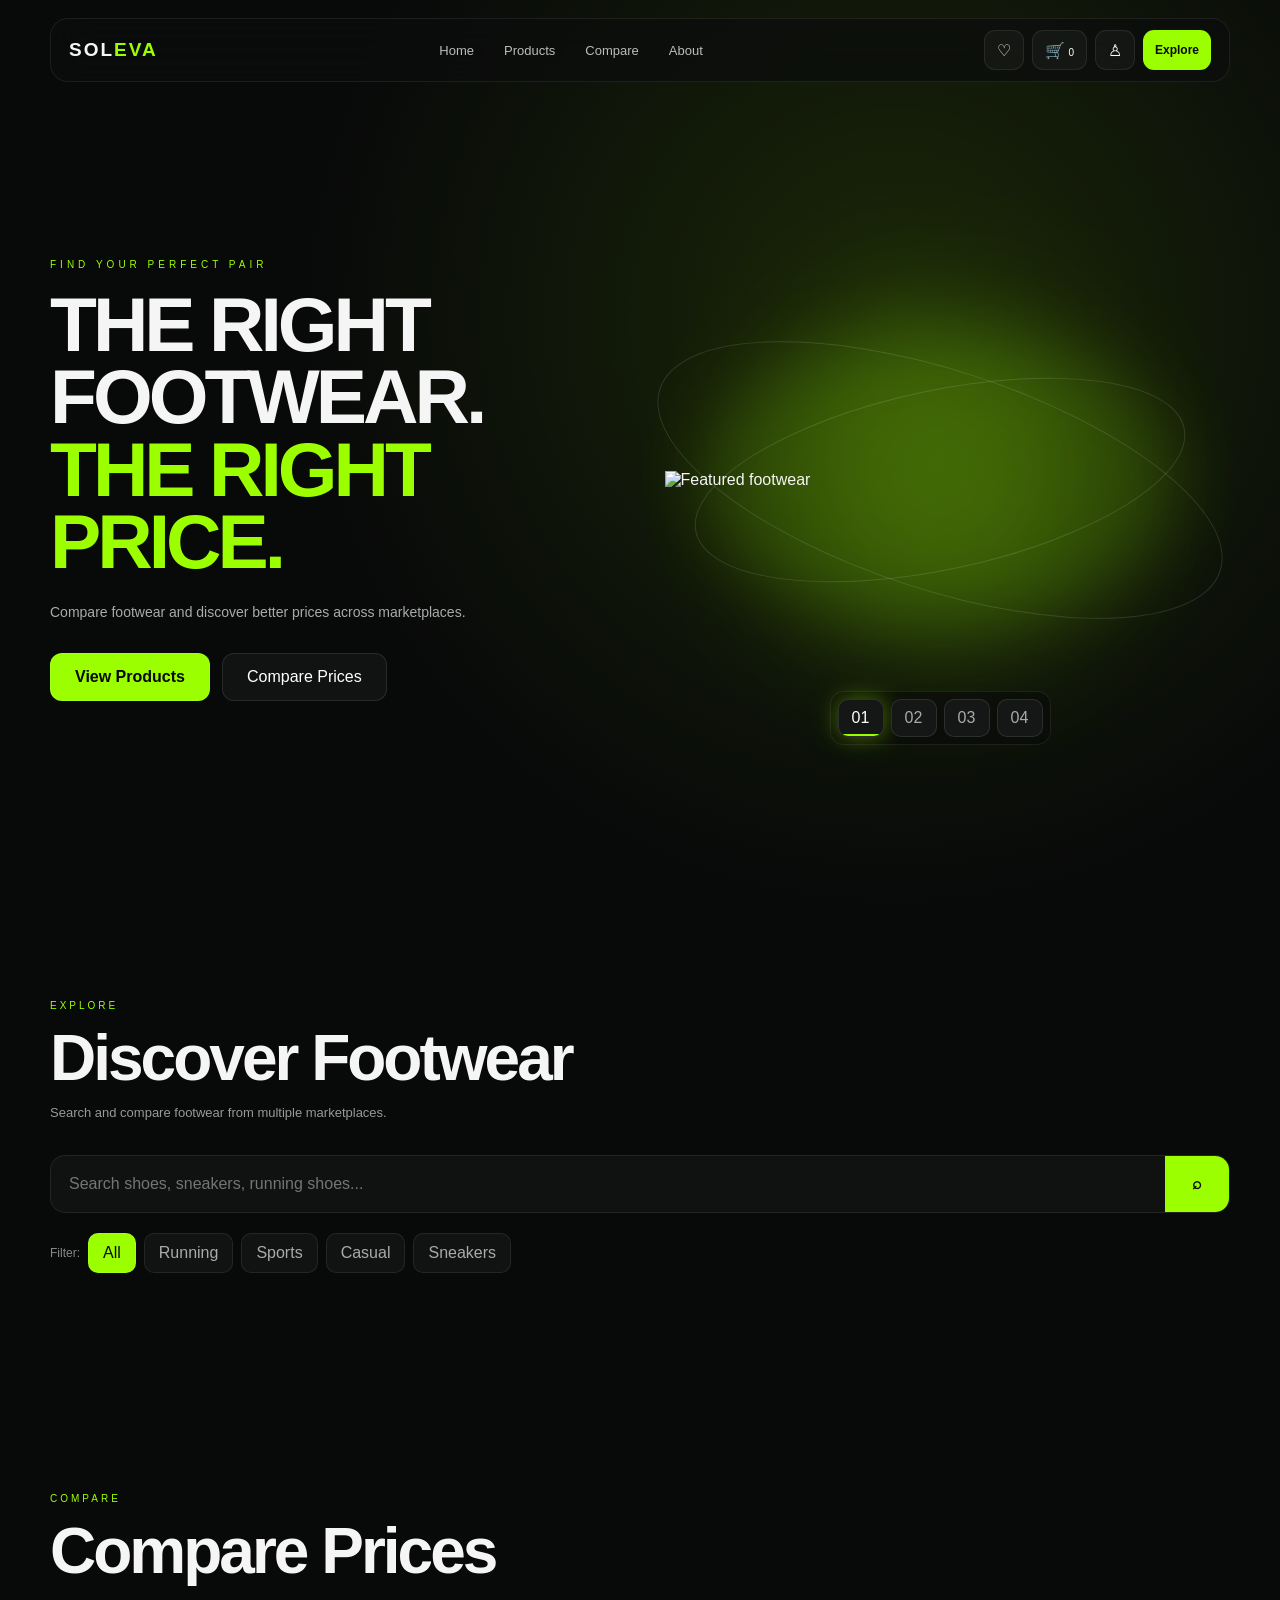
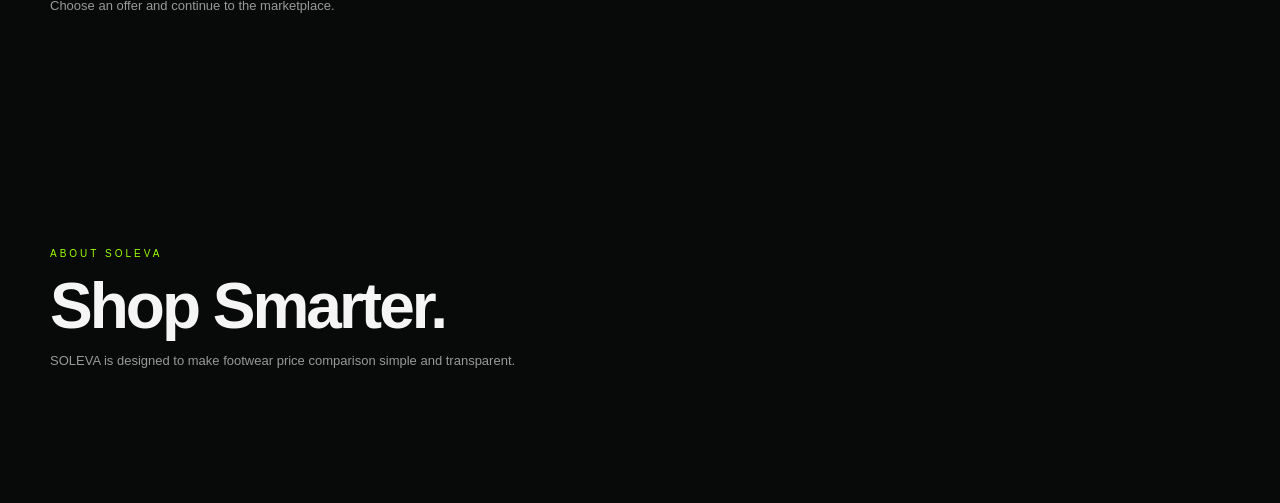
==== index.html @ a5709f17 "Add files via upload" ====
<!DOCTYPE html>
<html lang="en">
<head>
    <meta charset="UTF-8">
    <meta name="viewport" content="width=device-width, initial-scale=1.0">
    <title>SOLEVA — Footwear Price Comparison</title>
    <link rel="stylesheet" href="style.css">
</head>
<body>

<header class="navbar">
    <a href="#home" class="logo">SOL<span>EVA</span></a>

    <nav class="nav-links">
        <a href="#home">Home</a>
        <a href="#products">Products</a>
        <a href="#compare">Compare</a>
        <a href="#about">About</a>
    </nav>

    <div class="nav-actions">
        <button class="nav-icon-btn" id="wishlist-btn" type="button" aria-label="Wishlist">♡</button>
        <button class="nav-icon-btn" id="cart-btn" type="button" aria-label="Cart">🛒<span class="cart-count">0</span></button>
        <button class="nav-icon-btn" id="account-btn" type="button" aria-label="Account">♙</button>
        <button class="nav-button" type="button" data-scroll="products">Explore</button>
    </div>
</header>

<main>
<section class="hero" id="home">
    <div class="hero-content">
        <p class="hero-tag">FIND YOUR PERFECT PAIR</p>
        <h1>THE RIGHT<br>FOOTWEAR.<br><span>THE RIGHT PRICE.</span></h1>
        <p class="hero-description">Compare footwear and discover better prices across marketplaces.</p>
        <div class="hero-buttons">
            <button class="primary-button" data-scroll="products">View Products</button>
            <button class="secondary-button" data-scroll="compare">Compare Prices</button>
        </div>
    </div>

    <div class="shoe-container">
        <div class="premium-orb"></div>
        <div class="shoe-glow"></div>
        <div class="orbit orbit-one"></div>
        <div class="orbit orbit-two"></div>

        <img id="shoe-image" src="../Assets/images/shoe.png" alt="Featured footwear">

        <div class="shoe-selector">
            <button class="shoe-select active" data-index="0">01</button>
            <button class="shoe-select" data-index="1">02</button>
            <button class="shoe-select" data-index="2">03</button>
            <button class="shoe-select" data-index="3">04</button>
        </div>
    </div>
</section>

<section class="products-section" id="products">
    <div class="section-heading">
        <p>EXPLORE</p>
        <h2>Discover Footwear</h2>
        <div class="section-subtitle">Search and compare footwear from multiple marketplaces.</div>
    </div>

    <div class="search-box">
        <input id="product-search" type="search" placeholder="Search shoes, sneakers, running shoes...">
        <button id="search-button" type="button">⌕</button>
    </div>

    <div class="product-controls">
        <span class="control-label">Filter:</span>
        <button class="filter-btn active" data-category="all">All</button>
        <button class="filter-btn" data-category="running">Running</button>
        <button class="filter-btn" data-category="sports">Sports</button>
        <button class="filter-btn" data-category="casual">Casual</button>
        <button class="filter-btn" data-category="sneakers">Sneakers</button>
    </div>

    <div class="products-grid" id="products-grid"></div>
</section>

<section class="compare-section" id="compare">
    <div class="section-heading">
        <p>COMPARE</p>
        <h2>Compare Prices</h2>
        <div class="section-subtitle">Choose an offer and continue to the marketplace.</div>
    </div>
</section>

<section class="about-section" id="about">
    <div class="section-heading">
        <p>ABOUT SOLEVA</p>
        <h2>Shop Smarter.</h2>
        <div class="section-subtitle">SOLEVA is designed to make footwear price comparison simple and transparent.</div>
    </div>
</section>
</main>

<div class="auth-overlay" id="auth-overlay" aria-hidden="true">
    <div class="auth-modal">
        <button class="auth-close" id="auth-close" type="button">×</button>

        <div class="auth-signin-view" id="auth-signin-view">
            <div class="auth-logo">SOL<span>EVA</span></div>
            <h2>Welcome back</h2>
            <p>Sign in to your SOLEVA account.</p>
            <form id="sign-in-form">
                <input id="signin-email" type="email" placeholder="Email" required>
                <div class="password-wrap">
                    <input id="signin-password" type="password" placeholder="Password" required>
                    <button id="password-toggle" type="button">Show</button>
                </div>
                <button class="auth-submit" type="submit">Sign In</button>
            </form>
            <button class="google-btn" type="button">Continue with Google</button>
            <button class="create-account-btn" id="create-account-btn" type="button">Create Account</button>
        </div>

        <div class="auth-signup-view" id="auth-signup-view">
            <div class="auth-logo">SOL<span>EVA</span></div>
            <h2>Create account</h2>
            <p>Join SOLEVA and keep your footwear picks together.</p>
            <form id="sign-up-form">
                <input id="signup-name" type="text" placeholder="Full name" required>
                <input id="signup-email" type="email" placeholder="Email" required>
                <input id="signup-password" type="password" placeholder="Password" required>
                <input id="signup-confirm-password" type="password" placeholder="Confirm password" required>
                <button class="auth-submit" type="submit">Create Account</button>
            </form>
            <button class="back-signin" id="back-to-signin" type="button">← Back to Sign In</button>
        </div>
    </div>
</div>

<script src="script.js"></script>
</body>
</html>
---- style.css ----
/* =========================================
   SOLEVA — BASE
   ========================================= */
:root{
    --theme-accent:#9cff00;
    --theme-glow:rgba(156,255,0,.35);
    --theme-glow-soft:rgba(156,255,0,.12);
    --bg:#080909;
    --panel:#111313;
    --text:#f5f5f5;
    --muted:#9a9a9a;
}
*{box-sizing:border-box;margin:0;padding:0}
html{scroll-behavior:smooth}
body{
    background:radial-gradient(circle at 70% 15%,var(--theme-glow-soft),transparent 30%),var(--bg);
    color:var(--text);
    font-family:Arial,Helvetica,sans-serif;
    min-height:100vh;
}
button,input{font:inherit}
button{cursor:pointer}
a{color:inherit;text-decoration:none}

/* NAVBAR */
.navbar{
    position:fixed;z-index:100;top:18px;left:50%;transform:translateX(-50%);
    width:min(1180px,94%);height:64px;padding:0 18px;border:1px solid rgba(255,255,255,.08);
    border-radius:18px;background:rgba(12,13,13,.72);backdrop-filter:blur(18px);
    display:flex;align-items:center;justify-content:space-between;
}
.logo{font-weight:800;letter-spacing:2px;font-size:19px}
.logo span,.auth-logo span{color:var(--theme-accent)}
.nav-links{display:flex;gap:30px;color:#bcbcbc;font-size:13px}
.nav-links a:hover{color:#fff}
.nav-actions{display:flex;align-items:center;gap:8px}
.nav-icon-btn,.nav-button{
    border:1px solid rgba(255,255,255,.08);background:rgba(255,255,255,.035);color:#fff;
    border-radius:11px;min-width:40px;height:40px;padding:0 12px;
}
.nav-button{background:var(--theme-accent);color:#080909;border:none;font-weight:700;font-size:12px}
.nav-icon-btn:hover{color:var(--theme-accent)}
.cart-count{font-size:10px;margin-left:3px}

/* HERO */
.hero{
    min-height:100vh;display:grid;grid-template-columns:1fr 1fr;align-items:center;
    gap:20px;max-width:1250px;margin:auto;padding:130px 35px 70px;
}
.hero-tag{font-size:10px;letter-spacing:4px;color:var(--theme-accent);margin-bottom:18px}
.hero-content h1{font-size:clamp(50px,6vw,82px);line-height:.94;letter-spacing:-4px}
.hero-content h1 span{color:var(--theme-accent)}
.hero-description{max-width:470px;color:#aaa;line-height:1.7;margin-top:24px;font-size:14px}
.hero-buttons{display:flex;gap:12px;margin-top:28px}
.primary-button,.secondary-button{
    min-height:48px;padding:0 24px;border-radius:12px;border:1px solid rgba(255,255,255,.1);
}
.primary-button{background:var(--theme-accent);color:#070707;font-weight:700}
.secondary-button{background:rgba(255,255,255,.04);color:#fff}

/* SHOE */
.shoe-container{min-height:560px;position:relative;display:flex;align-items:center;justify-content:center}
#shoe-image{
    position:relative;z-index:4;width:min(95%,620px);max-height:480px;object-fit:contain;
    cursor:pointer;animation:premiumShoeFloat 4.5s ease-in-out infinite;
    transition:opacity .55s ease,transform .55s ease,filter .55s ease;
}
@keyframes premiumShoeFloat{0%,100%{transform:translateY(0)}50%{transform:translateY(-14px)}}
#shoe-image.shoe-changing{opacity:0;transform:translateY(-6px) scale(.96);filter:blur(4px);animation-play-state:paused}
#shoe-image:hover{transform:translateY(-8px) scale(1.02)}
.premium-orb,.shoe-glow,.orbit{position:absolute;pointer-events:none}
.premium-orb{width:310px;height:310px;border-radius:50%;background:var(--theme-glow);filter:blur(75px);opacity:.65}
.shoe-glow{width:480px;height:300px;border-radius:50%;background:var(--theme-glow);filter:blur(35px);opacity:.45}
.orbit{border:1px solid rgba(255,255,255,.12);border-radius:50%;transform:rotate(-12deg)}
.orbit-one{width:500px;height:180px}
.orbit-two{width:590px;height:220px;transform:rotate(18deg)}
.shoe-selector{position:absolute;z-index:7;bottom:15px;display:flex;gap:7px;padding:7px;border:1px solid rgba(255,255,255,.08);border-radius:14px;background:rgba(10,10,10,.55);backdrop-filter:blur(12px)}
.shoe-select{position:relative;overflow:hidden;width:46px;height:38px;border:1px solid rgba(255,255,255,.1);border-radius:10px;background:#151616;color:#aaa}
.shoe-select.active{color:#fff;box-shadow:0 0 20px var(--theme-glow),0 0 45px var(--theme-glow-soft)}
.shoe-select.active::after{content:"";position:absolute;left:0;bottom:0;height:2px;width:100%;background:var(--theme-accent);transform-origin:left;animation:shoeSelectorProgress 7s linear forwards}
@keyframes shoeSelectorProgress{from{transform:scaleX(0)}to{transform:scaleX(1)}}

/* SECTIONS */
.products-section,.compare-section,.about-section{max-width:1250px;margin:auto;padding:100px 35px}
.section-heading{margin-bottom:35px}
.section-heading p{color:var(--theme-accent);font-size:10px;letter-spacing:3px;margin-bottom:10px}
.section-heading h2{font-size:clamp(40px,5vw,64px);letter-spacing:-3px}
.section-subtitle{color:#999;margin-top:10px;font-size:13px}
.search-box{height:58px;border:1px solid rgba(255,255,255,.08);border-radius:15px;background:#101111;display:flex;overflow:hidden}
.search-box input{flex:1;background:transparent;border:0;outline:0;color:#fff;padding:0 18px}
#search-button{width:64px;border:0;background:var(--theme-accent);color:#070707;font-weight:800}
.product-controls{display:flex;align-items:center;gap:8px;flex-wrap:wrap;margin:20px 0}
.control-label{color:#888;font-size:12px}
.filter-btn{border:1px solid rgba(255,255,255,.08);background:#111313;color:#aaa;border-radius:10px;padding:10px 14px}
.filter-btn.active{background:var(--theme-accent);color:#070707}
.products-grid{display:grid;grid-template-columns:repeat(4,1fr);gap:16px}
.product-card{background:rgba(255,255,255,.035);border:1px solid rgba(255,255,255,.08);border-radius:18px;padding:15px;overflow:hidden}
.product-card img{width:100%;height:190px;object-fit:contain}
.product-card .category{font-size:9px;letter-spacing:2px;color:var(--theme-accent)}
.product-card h3{margin:8px 0 6px}
.product-card p{font-size:12px;color:#999;line-height:1.5}
.product-card .price{margin-top:12px;font-size:18px;font-weight:800}
.view-product{margin-top:12px;width:100%;height:42px;border:0;border-radius:10px;background:#fff;color:#111}

/* AUTH */
.auth-overlay{position:fixed;inset:0;z-index:500;display:grid;place-items:center;background:rgba(0,0,0,.72);backdrop-filter:blur(12px);opacity:0;visibility:hidden;transition:.25s}
.auth-overlay.active{opacity:1;visibility:visible}
.auth-modal{width:min(430px,92%);max-height:90vh;overflow:auto;padding:42px 38px;border:1px solid rgba(255,255,255,.1);border-radius:24px;background:#111313;box-shadow:0 0 60px var(--theme-glow-soft)}
.auth-close{position:absolute;margin-left:315px;margin-top:-25px;background:transparent;border:0;color:#aaa;font-size:28px}
.auth-logo{font-weight:800;letter-spacing:2px;margin-bottom:24px}
.auth-modal h2{font-size:30px;margin-bottom:8px}.auth-modal p{color:#999;font-size:13px;margin-bottom:20px}
.auth-modal form{display:grid;gap:10px}
.auth-modal input{width:100%;height:48px;border-radius:11px;border:1px solid rgba(255,255,255,.08);background:#0b0c0c;color:#fff;padding:0 14px;outline:none}
.password-wrap{position:relative}.password-wrap input{padding-right:60px}.password-wrap button{position:absolute;right:8px;top:8px;height:32px;border:0;background:transparent;color:var(--theme-accent)}
.auth-submit{height:48px;border:0;border-radius:11px;background:var(--theme-accent);font-weight:800}
.google-btn,.create-account-btn,.back-signin{width:100%;height:44px;margin-top:10px;border-radius:11px;background:#171919;color:#fff;border:1px solid rgba(255,255,255,.08)}
.auth-signup-view{display:none}
.auth-modal.signup-mode .auth-signin-view{display:none}
.auth-modal.signup-mode .auth-signup-view{display:block}

/* MOBILE EXPERIENCE V1 */
@media (max-width:850px){
    .nav-links{display:none}
    .hero{grid-template-columns:1fr;text-align:center}
    .hero-description{margin-left:auto;margin-right:auto}
    .hero-buttons{justify-content:center}
    .products-grid{grid-template-columns:repeat(2,1fr)}
}
@media (max-width:600px){
    .navbar{top:10px;width:calc(100% - 20px);height:58px;padding:0 12px;border-radius:16px}
    .logo{font-size:17px;letter-spacing:1.2px}
    .nav-actions{gap:6px}
    .nav-icon-btn{width:38px;height:38px;min-width:38px;padding:0}
    .nav-button{min-height:38px;padding:0 12px;border-radius:10px;font-size:11px}
    .hero{min-height:auto;padding:115px 20px 55px;gap:10px}
    .hero-tag{font-size:9px;letter-spacing:2px;margin-bottom:15px}
    .hero-content h1{font-size:clamp(38px,11vw,48px);line-height:.98;letter-spacing:-2px}
    .hero-description{max-width:330px;margin-top:20px;font-size:13px;line-height:1.65}
    .hero-buttons{width:100%;margin-top:25px;display:flex;flex-direction:column;gap:10px}
    .primary-button,.secondary-button{width:100%;min-height:48px}
    .shoe-container{width:100%;min-height:370px;margin-top:5px}
    #shoe-image{width:94%;max-height:340px}
    .premium-orb{width:220px;height:220px;filter:blur(50px)}
    .shoe-glow{width:320px;height:230px;filter:blur(22px)}
    .orbit-one{width:300px;height:115px}.orbit-two{width:350px;height:135px}
    .shoe-selector{bottom:0;padding:6px;gap:5px}
    .shoe-select{width:40px;height:34px;font-size:11px}
    .products-section,.compare-section,.about-section{padding:75px 18px}
    .section-heading{margin-bottom:30px}
    .section-heading p{font-size:9px;letter-spacing:2.5px}
    .section-heading h2{font-size:clamp(32px,9vw,44px);letter-spacing:-1.5px}
    .section-subtitle{font-size:12px;line-height:1.6}
    .search-box{min-height:56px}
    .search-box input{font-size:12px}
    .product-controls{flex-wrap:wrap;justify-content:flex-start}
    .control-label{width:100%}
    .filter-btn{flex:1;min-width:110px}
    .products-grid{grid-template-columns:1fr}
    .auth-modal{padding:36px 24px}
    .auth-close{margin-left:calc(100% - 20px)}
}
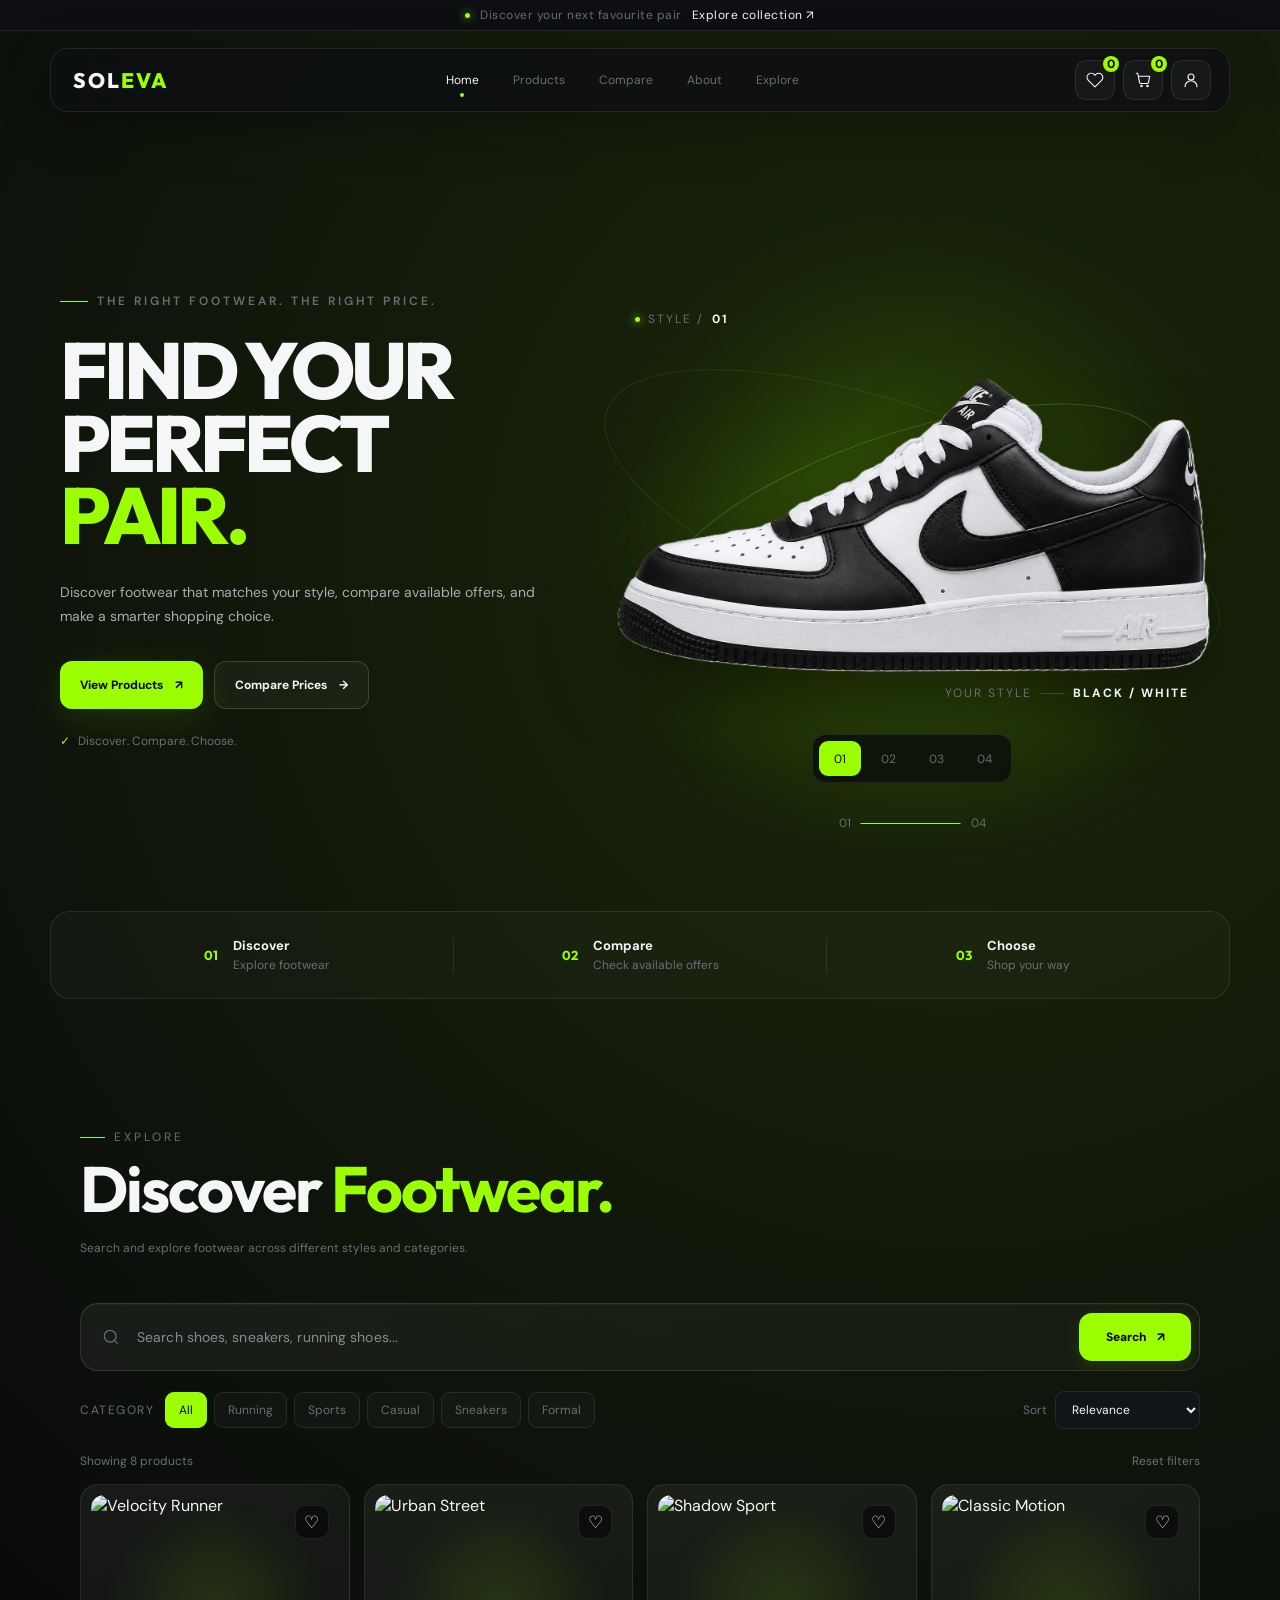
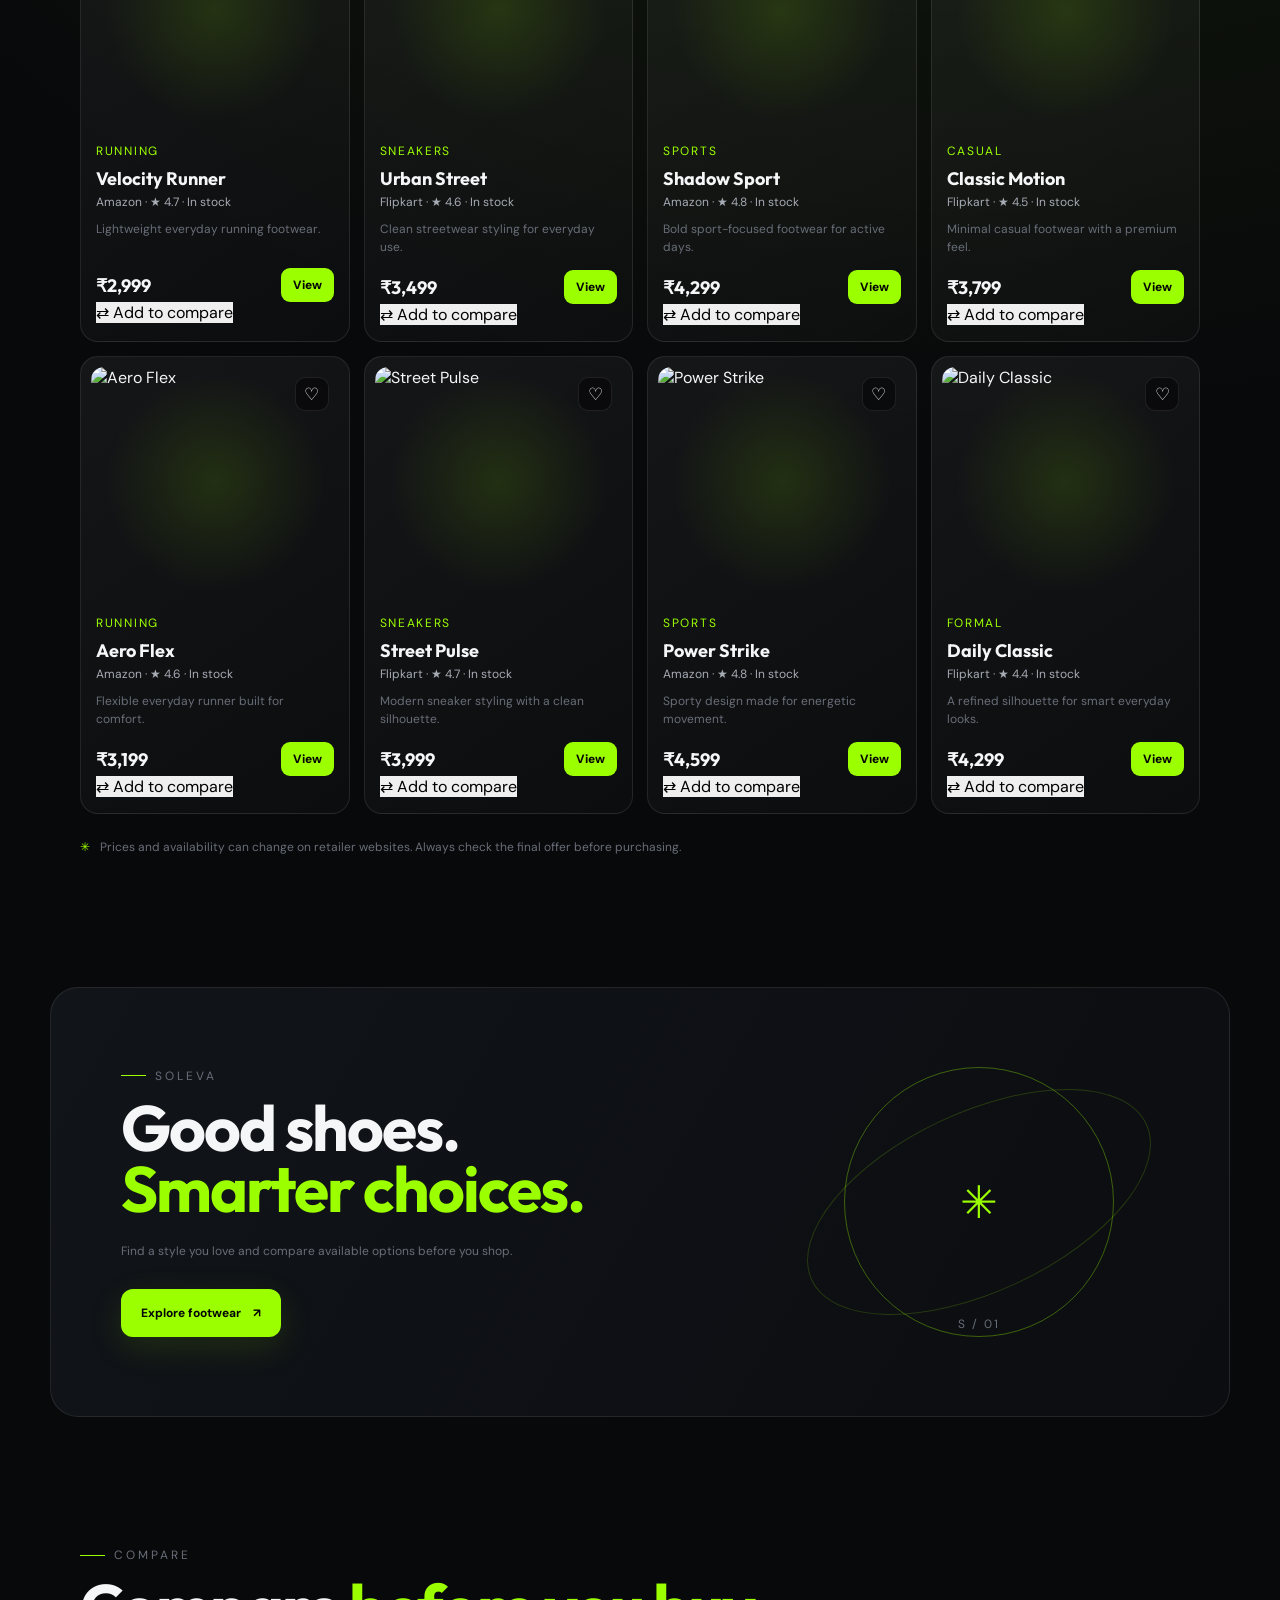
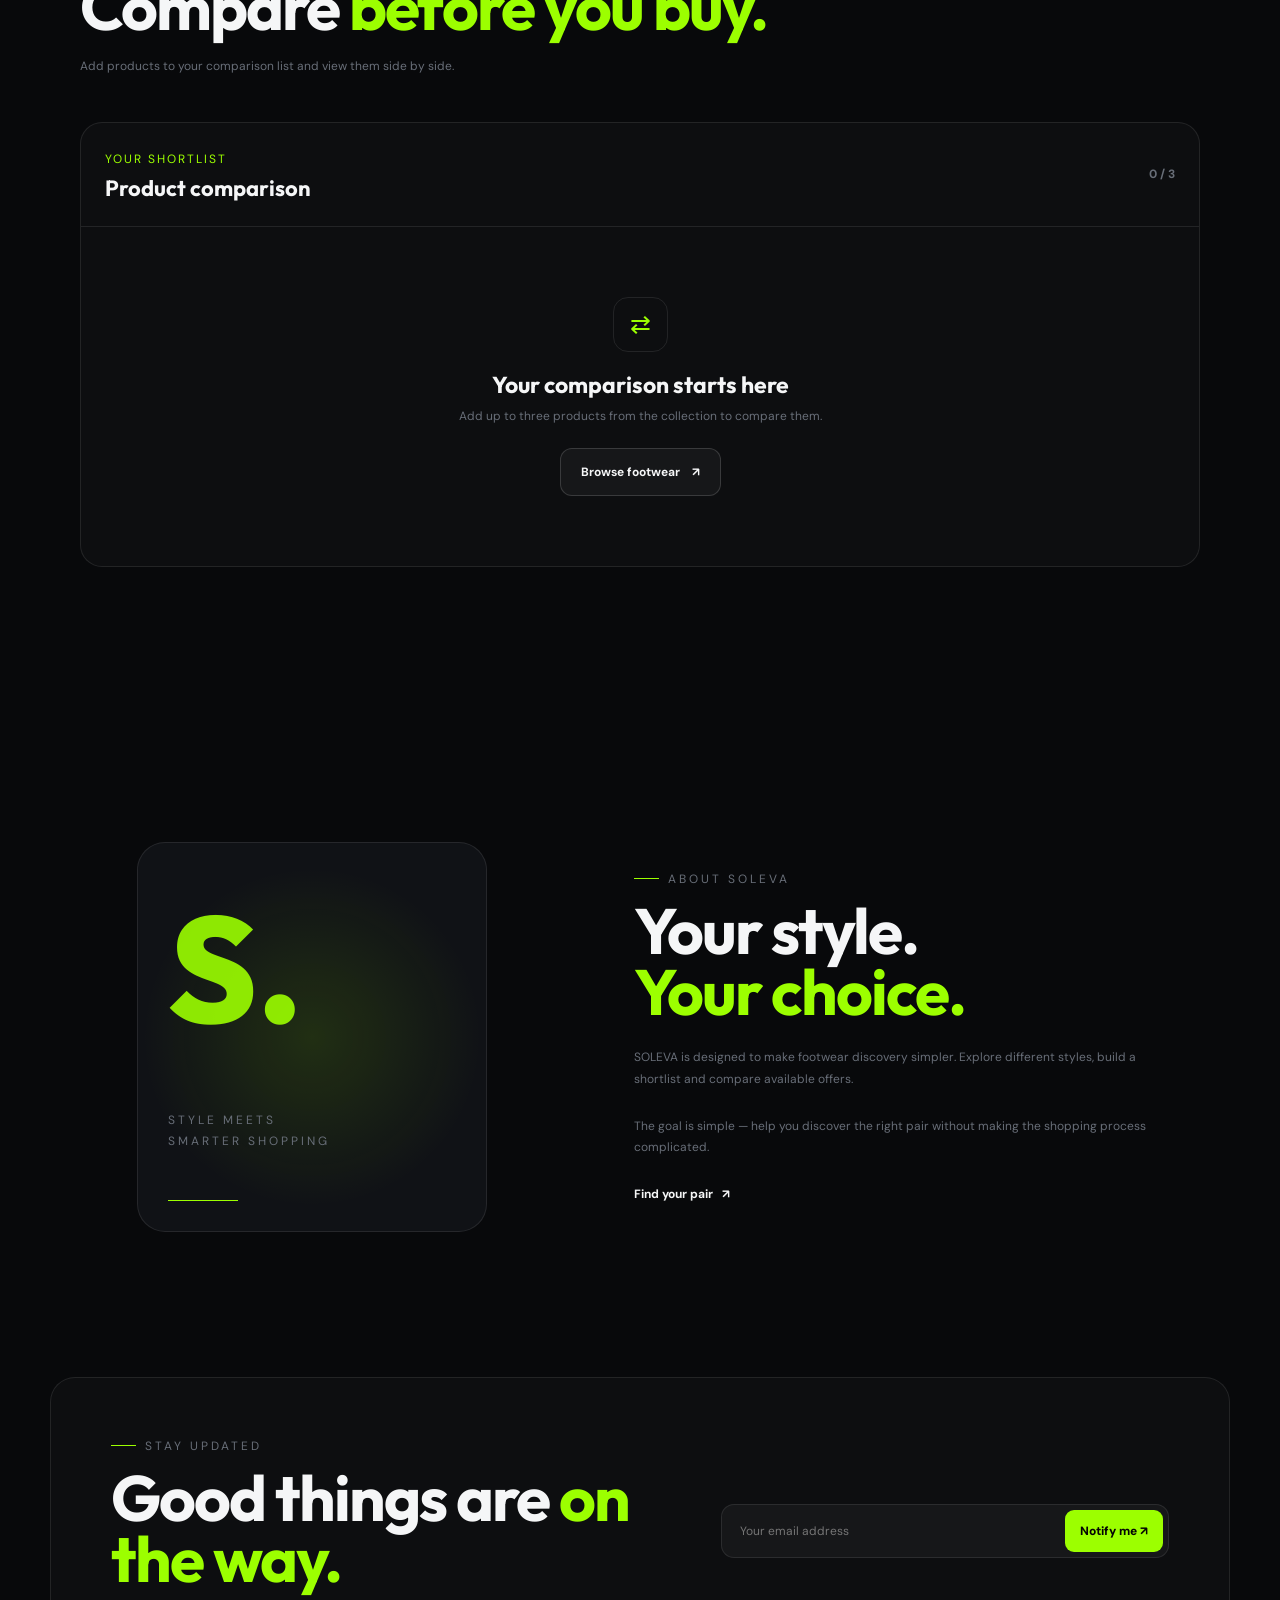
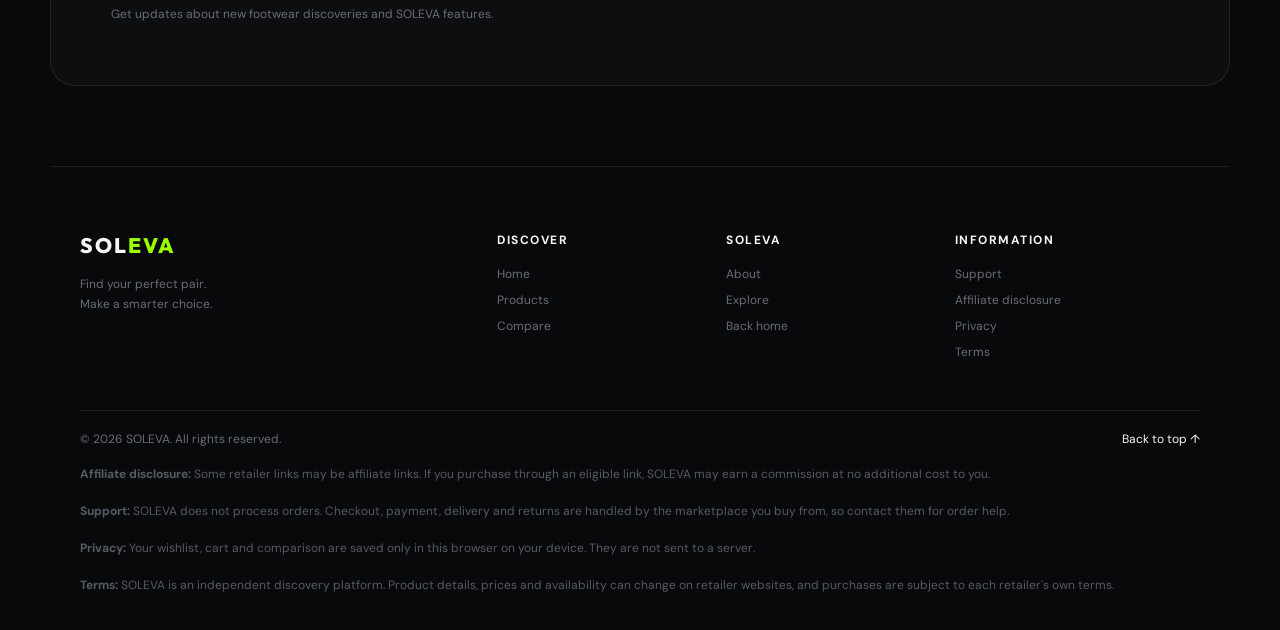
==== commit 4ddb2dd6: "Add root redirect to Frontend site" ====
--- a/index.html
+++ b/index.html
@@ -1,137 +1,14 @@
-<!DOCTYPE html>
+<!doctype html>
 <html lang="en">
 <head>
-    <meta charset="UTF-8">
-    <meta name="viewport" content="width=device-width, initial-scale=1.0">
-    <title>SOLEVA — Footwear Price Comparison</title>
-    <link rel="stylesheet" href="style.css">
+  <meta charset="utf-8">
+  <meta name="viewport" content="width=device-width, initial-scale=1">
+  <meta http-equiv="refresh" content="0; url=./Frontend/">
+  <link rel="canonical" href="https://raajsinh361-sud.github.io/SOLEVA/Frontend/">
+  <title>SOLEVA — Find Your Perfect Pair</title>
+  <script>window.location.replace(new URL("./Frontend/", window.location.href).href);</script>
 </head>
 <body>
-
-<header class="navbar">
-    <a href="#home" class="logo">SOL<span>EVA</span></a>
-
-    <nav class="nav-links">
-        <a href="#home">Home</a>
-        <a href="#products">Products</a>
-        <a href="#compare">Compare</a>
-        <a href="#about">About</a>
-    </nav>
-
-    <div class="nav-actions">
-        <button class="nav-icon-btn" id="wishlist-btn" type="button" aria-label="Wishlist">♡</button>
-        <button class="nav-icon-btn" id="cart-btn" type="button" aria-label="Cart">🛒<span class="cart-count">0</span></button>
-        <button class="nav-icon-btn" id="account-btn" type="button" aria-label="Account">♙</button>
-        <button class="nav-button" type="button" data-scroll="products">Explore</button>
-    </div>
-</header>
-
-<main>
-<section class="hero" id="home">
-    <div class="hero-content">
-        <p class="hero-tag">FIND YOUR PERFECT PAIR</p>
-        <h1>THE RIGHT<br>FOOTWEAR.<br><span>THE RIGHT PRICE.</span></h1>
-        <p class="hero-description">Compare footwear and discover better prices across marketplaces.</p>
-        <div class="hero-buttons">
-            <button class="primary-button" data-scroll="products">View Products</button>
-            <button class="secondary-button" data-scroll="compare">Compare Prices</button>
-        </div>
-    </div>
-
-    <div class="shoe-container">
-        <div class="premium-orb"></div>
-        <div class="shoe-glow"></div>
-        <div class="orbit orbit-one"></div>
-        <div class="orbit orbit-two"></div>
-
-        <img id="shoe-image" src="../Assets/images/shoe.png" alt="Featured footwear">
-
-        <div class="shoe-selector">
-            <button class="shoe-select active" data-index="0">01</button>
-            <button class="shoe-select" data-index="1">02</button>
-            <button class="shoe-select" data-index="2">03</button>
-            <button class="shoe-select" data-index="3">04</button>
-        </div>
-    </div>
-</section>
-
-<section class="products-section" id="products">
-    <div class="section-heading">
-        <p>EXPLORE</p>
-        <h2>Discover Footwear</h2>
-        <div class="section-subtitle">Search and compare footwear from multiple marketplaces.</div>
-    </div>
-
-    <div class="search-box">
-        <input id="product-search" type="search" placeholder="Search shoes, sneakers, running shoes...">
-        <button id="search-button" type="button">⌕</button>
-    </div>
-
-    <div class="product-controls">
-        <span class="control-label">Filter:</span>
-        <button class="filter-btn active" data-category="all">All</button>
-        <button class="filter-btn" data-category="running">Running</button>
-        <button class="filter-btn" data-category="sports">Sports</button>
-        <button class="filter-btn" data-category="casual">Casual</button>
-        <button class="filter-btn" data-category="sneakers">Sneakers</button>
-    </div>
-
-    <div class="products-grid" id="products-grid"></div>
-</section>
-
-<section class="compare-section" id="compare">
-    <div class="section-heading">
-        <p>COMPARE</p>
-        <h2>Compare Prices</h2>
-        <div class="section-subtitle">Choose an offer and continue to the marketplace.</div>
-    </div>
-</section>
-
-<section class="about-section" id="about">
-    <div class="section-heading">
-        <p>ABOUT SOLEVA</p>
-        <h2>Shop Smarter.</h2>
-        <div class="section-subtitle">SOLEVA is designed to make footwear price comparison simple and transparent.</div>
-    </div>
-</section>
-</main>
-
-<div class="auth-overlay" id="auth-overlay" aria-hidden="true">
-    <div class="auth-modal">
-        <button class="auth-close" id="auth-close" type="button">×</button>
-
-        <div class="auth-signin-view" id="auth-signin-view">
-            <div class="auth-logo">SOL<span>EVA</span></div>
-            <h2>Welcome back</h2>
-            <p>Sign in to your SOLEVA account.</p>
-            <form id="sign-in-form">
-                <input id="signin-email" type="email" placeholder="Email" required>
-                <div class="password-wrap">
-                    <input id="signin-password" type="password" placeholder="Password" required>
-                    <button id="password-toggle" type="button">Show</button>
-                </div>
-                <button class="auth-submit" type="submit">Sign In</button>
-            </form>
-            <button class="google-btn" type="button">Continue with Google</button>
-            <button class="create-account-btn" id="create-account-btn" type="button">Create Account</button>
-        </div>
-
-        <div class="auth-signup-view" id="auth-signup-view">
-            <div class="auth-logo">SOL<span>EVA</span></div>
-            <h2>Create account</h2>
-            <p>Join SOLEVA and keep your footwear picks together.</p>
-            <form id="sign-up-form">
-                <input id="signup-name" type="text" placeholder="Full name" required>
-                <input id="signup-email" type="email" placeholder="Email" required>
-                <input id="signup-password" type="password" placeholder="Password" required>
-                <input id="signup-confirm-password" type="password" placeholder="Confirm password" required>
-                <button class="auth-submit" type="submit">Create Account</button>
-            </form>
-            <button class="back-signin" id="back-to-signin" type="button">← Back to Sign In</button>
-        </div>
-    </div>
-</div>
-
-<script src="script.js"></script>
+  <p>Opening SOLEVA… <a href="./Frontend/">Click here if you are not redirected.</a></p>
 </body>
 </html>
